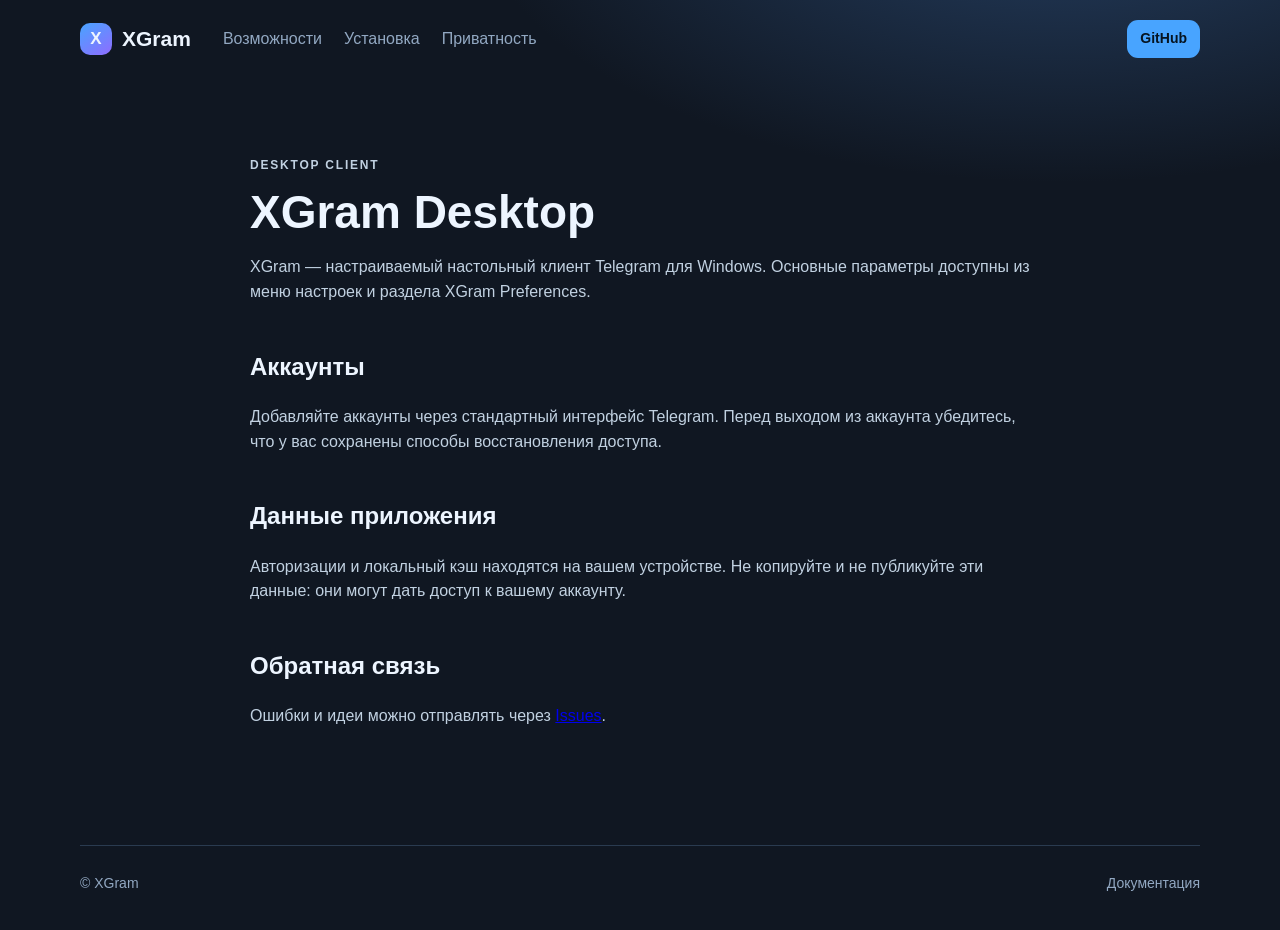
==== desktop.html @ c4c7d2d8 "Create XGram documentation site" ====
<!doctype html><html lang="ru"><head><meta charset="utf-8"><meta name="viewport" content="width=device-width,initial-scale=1"><title>XGram Desktop</title><link rel="stylesheet" href="assets/xgram.css"></head><body><header class="topbar"><a class="brand" href="index.html"><span class="mark">X</span><span>XGram</span></a><nav><a href="features.html">Возможности</a><a href="installation.html">Установка</a><a href="privacy.html">Приватность</a></nav><a class="button small" href="https://github.com/youknowimhigh/XGramDesktop">GitHub</a></header><main class="page"><p class="eyebrow">DESKTOP CLIENT</p><h1>XGram Desktop</h1><p>XGram — настраиваемый настольный клиент Telegram для Windows. Основные параметры доступны из меню настроек и раздела XGram Preferences.</p><h2>Аккаунты</h2><p>Добавляйте аккаунты через стандартный интерфейс Telegram. Перед выходом из аккаунта убедитесь, что у вас сохранены способы восстановления доступа.</p><h2>Данные приложения</h2><p>Авторизации и локальный кэш находятся на вашем устройстве. Не копируйте и не публикуйте эти данные: они могут дать доступ к вашему аккаунту.</p><h2>Обратная связь</h2><p>Ошибки и идеи можно отправлять через <a href="https://github.com/youknowimhigh/XGramDesktop/issues">Issues</a>.</p></main><footer><span>© XGram</span><a href="index.html">Документация</a></footer></body></html>
---- assets/xgram.css ----
:root{--bg:#101722;--panel:#182332;--line:#2a3b50;--text:#edf5ff;--muted:#92a8c2;--accent:#48a4ff;--accent2:#8f6cff}*{box-sizing:border-box}body{margin:0;background:radial-gradient(850px 420px at 83% -12%,#253f62 0%,transparent 70%),var(--bg);color:var(--text);font:16px/1.55 Inter,Segoe UI,Arial,sans-serif}.topbar,main,footer{width:min(1120px,calc(100% - 42px));margin:auto}.topbar{height:78px;display:flex;align-items:center;gap:32px}.brand{display:flex;align-items:center;gap:10px;color:var(--text);text-decoration:none;font-size:21px;font-weight:750}.mark{display:grid;place-items:center;width:32px;height:32px;border-radius:10px;background:linear-gradient(145deg,var(--accent),var(--accent2));font-size:17px;font-weight:900}.topbar nav{display:flex;gap:22px;flex:1}.topbar nav a,footer a{color:var(--muted);text-decoration:none}.topbar nav a:hover,footer a:hover{color:var(--text)}.hero{padding:95px 0 78px;max-width:760px}.eyebrow{color:var(--accent);font-size:12px;letter-spacing:1.8px;font-weight:800}.hero h1{font-size:clamp(42px,7vw,76px);line-height:1.04;letter-spacing:-2.6px;margin:13px 0 22px}.lead{max-width:610px;color:var(--muted);font-size:20px}.actions{display:flex;flex-wrap:wrap;gap:12px;margin-top:30px}.button{display:inline-block;border-radius:11px;padding:11px 17px;background:var(--accent);color:#061421;text-decoration:none;font-weight:750}.button.ghost{background:transparent;border:1px solid var(--line);color:var(--text)}.button.small{padding:8px 13px;font-size:14px}.grid{display:grid;grid-template-columns:repeat(2,1fr);gap:14px;padding-bottom:92px}.card{display:block;min-height:190px;padding:27px;border:1px solid var(--line);border-radius:17px;background:linear-gradient(145deg,#192739,#15202e);color:var(--text);text-decoration:none;transition:.18s transform,.18s border}.card:hover{transform:translateY(-3px);border-color:#47709a}.card span{color:var(--accent);font-size:13px;font-weight:800}.card h2{margin:22px 0 7px;font-size:23px}.card p{margin:0;color:var(--muted)}footer{border-top:1px solid var(--line);padding:27px 0 35px;display:flex;justify-content:space-between;color:var(--muted);font-size:14px}.page{max-width:780px;padding:66px 0 100px}.page h1{font-size:46px;line-height:1.1;margin:0 0 18px}.page h2{margin-top:43px}.page p,.page li{color:#c1d1e1}.notice{padding:17px 20px;border-left:3px solid var(--accent);background:#18283a;border-radius:0 12px 12px 0}@media(max-width:720px){.topbar{height:auto;min-height:72px;flex-wrap:wrap;padding:16px 0;gap:16px}.topbar nav{order:3;flex-basis:100%;overflow:auto}.grid{grid-template-columns:1fr}.hero{padding-top:70px}.topbar .small{margin-left:auto}}
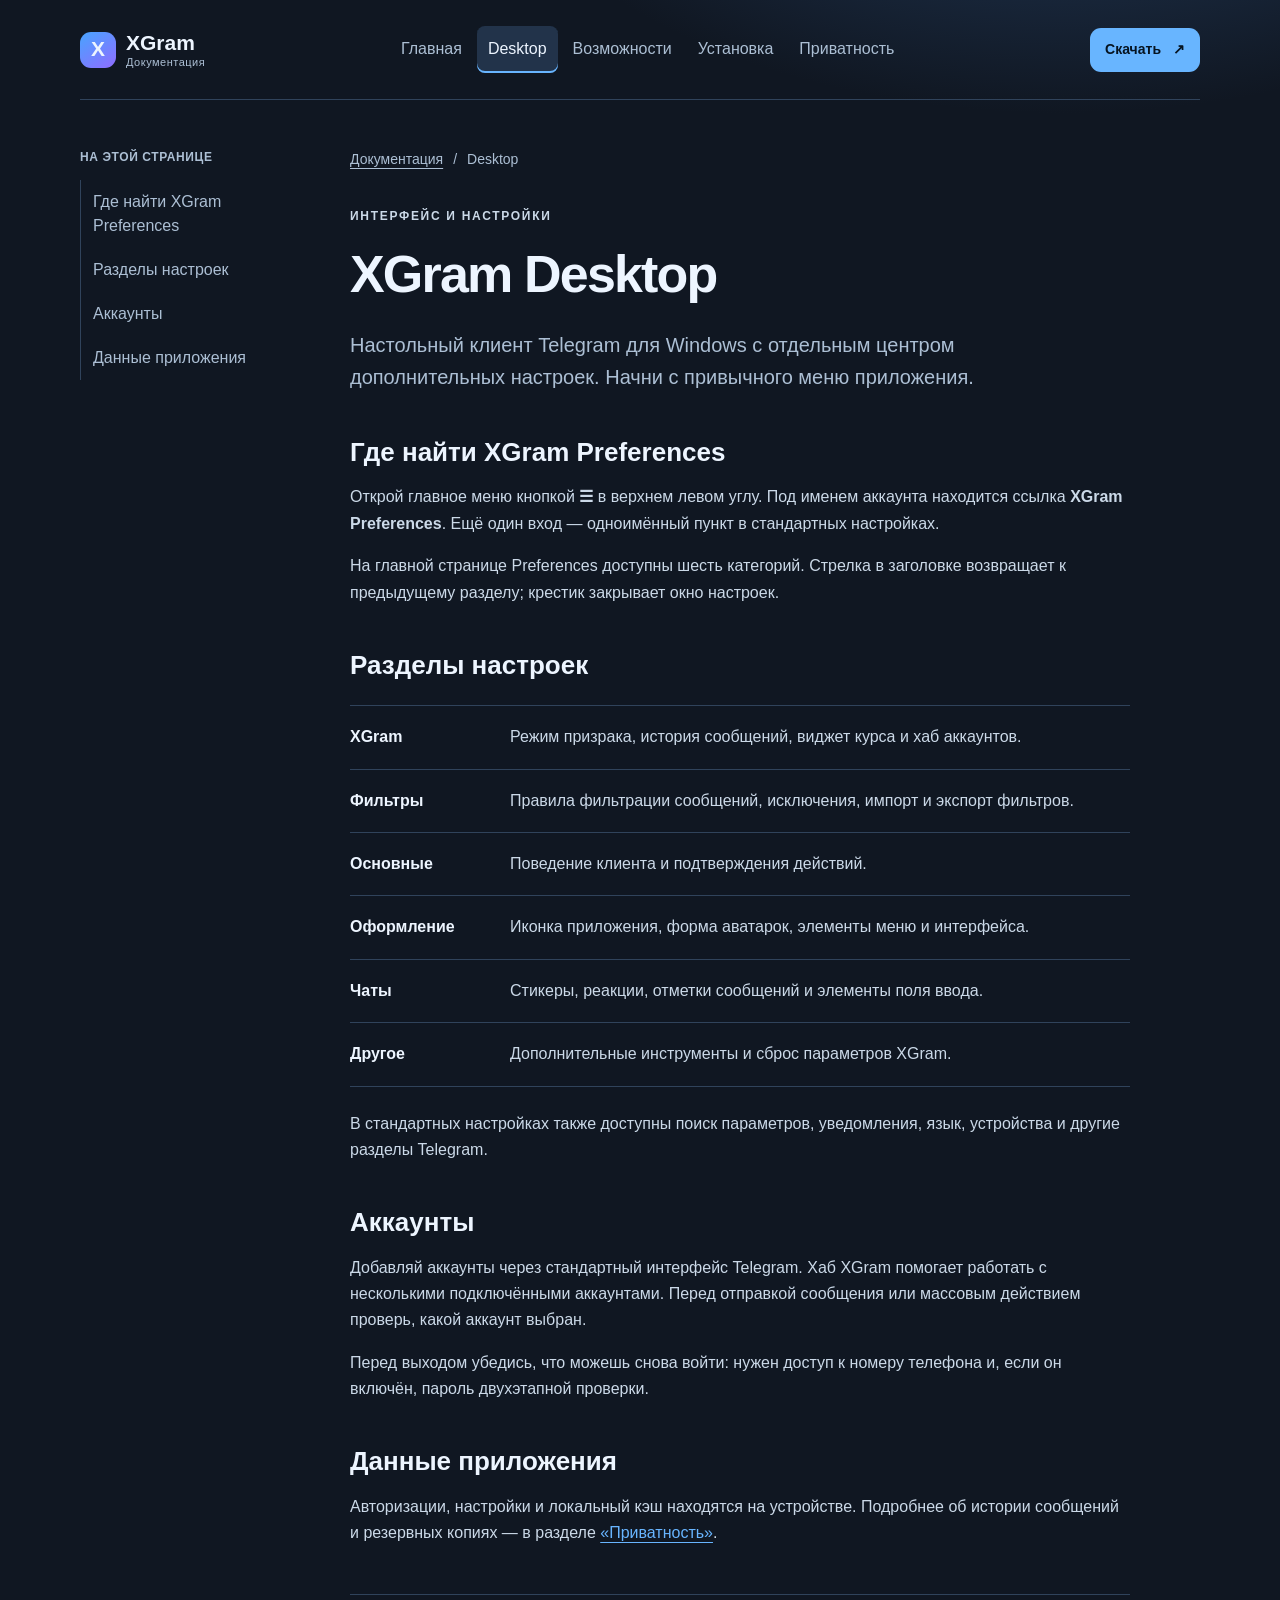
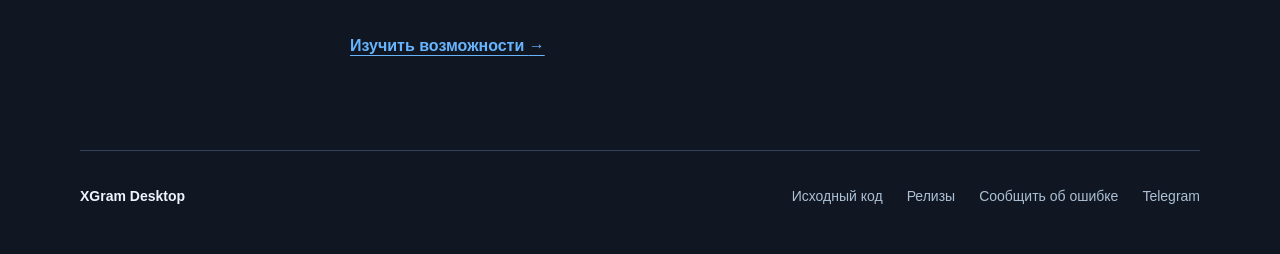
==== commit d136ecfa: "Improve documentation navigation and responsive layouts" ====
--- a/desktop.html
+++ b/desktop.html
@@ -1 +1,167 @@
-<!doctype html><html lang="ru"><head><meta charset="utf-8"><meta name="viewport" content="width=device-width,initial-scale=1"><title>XGram Desktop</title><link rel="stylesheet" href="assets/xgram.css"></head><body><header class="topbar"><a class="brand" href="index.html"><span class="mark">X</span><span>XGram</span></a><nav><a href="features.html">Возможности</a><a href="installation.html">Установка</a><a href="privacy.html">Приватность</a></nav><a class="button small" href="https://github.com/youknowimhigh/XGramDesktop">GitHub</a></header><main class="page"><p class="eyebrow">DESKTOP CLIENT</p><h1>XGram Desktop</h1><p>XGram — настраиваемый настольный клиент Telegram для Windows. Основные параметры доступны из меню настроек и раздела XGram Preferences.</p><h2>Аккаунты</h2><p>Добавляйте аккаунты через стандартный интерфейс Telegram. Перед выходом из аккаунта убедитесь, что у вас сохранены способы восстановления доступа.</p><h2>Данные приложения</h2><p>Авторизации и локальный кэш находятся на вашем устройстве. Не копируйте и не публикуйте эти данные: они могут дать доступ к вашему аккаунту.</p><h2>Обратная связь</h2><p>Ошибки и идеи можно отправлять через <a href="https://github.com/youknowimhigh/XGramDesktop/issues">Issues</a>.</p></main><footer><span>© XGram</span><a href="index.html">Документация</a></footer></body></html>
+<!doctype html>
+<html lang="ru">
+  <head>
+    <meta charset="utf-8" />
+    <meta name="viewport" content="width=device-width, initial-scale=1" />
+    <link
+      rel="canonical"
+      href="https://xgramdesktop.github.io/XGramDocs/desktop.html"
+    />
+    <title>Интерфейс и настройки — XGram Desktop</title>
+    <meta
+      name="description"
+      content="Где найти XGram Preferences, как устроены разделы настроек и управление аккаунтами XGram Desktop."
+    />
+    <meta name="theme-color" content="#101722" />
+    <meta property="og:type" content="website" />
+    <meta property="og:locale" content="ru_RU" />
+    <meta property="og:site_name" content="XGram Desktop" />
+    <meta property="og:title" content="Интерфейс и настройки — XGram Desktop" />
+    <meta
+      property="og:description"
+      content="Где найти XGram Preferences, как устроены разделы настроек и управление аккаунтами XGram Desktop."
+    />
+    <meta
+      property="og:url"
+      content="https://xgramdesktop.github.io/XGramDocs/desktop.html"
+    />
+    <link rel="icon" type="image/svg+xml" href="assets/favicon.svg" />
+    <link rel="stylesheet" href="assets/xgram.css" />
+  </head>
+  <body>
+    <a class="skip-link" href="#content">Перейти к содержанию</a>
+    <header class="topbar">
+      <a class="brand" href="index.html"
+        ><span class="mark" aria-hidden="true">X</span
+        ><span>XGram <span class="brand-note">Документация</span></span></a
+      >
+      <nav aria-label="Основная навигация">
+        <a href="index.html">Главная</a
+        ><a href="desktop.html" aria-current="page">Desktop</a
+        ><a href="features.html">Возможности</a
+        ><a href="installation.html">Установка</a
+        ><a href="privacy.html">Приватность</a>
+      </nav>
+      <a
+        class="button small"
+        href="https://github.com/XGramDesktop/XGramDesktop/releases"
+        >Скачать <span aria-hidden="true">↗</span></a
+      >
+    </header>
+    <main class="doc-layout" id="content" tabindex="-1">
+      <aside class="page-nav">
+        <nav aria-label="На этой странице">
+          <p>На этой странице</p>
+          <a href="#preferences">Где найти XGram Preferences</a
+          ><a href="#sections">Разделы настроек</a
+          ><a href="#accounts">Аккаунты</a><a href="#data">Данные приложения</a>
+        </nav>
+      </aside>
+      <article class="prose">
+        <nav class="breadcrumbs" aria-label="Путь к странице">
+          <a href="index.html">Документация</a><span aria-hidden="true">/</span
+          ><span>Desktop</span>
+        </nav>
+        <p class="eyebrow">ИНТЕРФЕЙС И НАСТРОЙКИ</p>
+        <h1>XGram Desktop</h1>
+        <p class="lead">
+          Настольный клиент Telegram для Windows с отдельным центром
+          дополнительных настроек. Начни с привычного меню приложения.
+        </p>
+        <section aria-labelledby="preferences">
+          <h2 id="preferences">Где найти XGram Preferences</h2>
+          <p>
+            Открой главное меню кнопкой <strong>☰</strong> в верхнем левом
+            углу. Под именем аккаунта находится ссылка
+            <strong>XGram Preferences</strong>. Ещё один вход — одноимённый
+            пункт в стандартных настройках.
+          </p>
+          <p>
+            На главной странице Preferences доступны шесть категорий. Стрелка в
+            заголовке возвращает к предыдущему разделу; крестик закрывает окно
+            настроек.
+          </p>
+        </section>
+        <section aria-labelledby="sections">
+          <h2 id="sections">Разделы настроек</h2>
+          <dl class="settings-list">
+            <div>
+              <dt>XGram</dt>
+              <dd>
+                Режим призрака, история сообщений, виджет курса и хаб аккаунтов.
+              </dd>
+            </div>
+            <div>
+              <dt>Фильтры</dt>
+              <dd>
+                Правила фильтрации сообщений, исключения, импорт и экспорт
+                фильтров.
+              </dd>
+            </div>
+            <div>
+              <dt>Основные</dt>
+              <dd>Поведение клиента и подтверждения действий.</dd>
+            </div>
+            <div>
+              <dt>Оформление</dt>
+              <dd>
+                Иконка приложения, форма аватарок, элементы меню и интерфейса.
+              </dd>
+            </div>
+            <div>
+              <dt>Чаты</dt>
+              <dd>
+                Стикеры, реакции, отметки сообщений и элементы поля ввода.
+              </dd>
+            </div>
+            <div>
+              <dt>Другое</dt>
+              <dd>Дополнительные инструменты и сброс параметров XGram.</dd>
+            </div>
+          </dl>
+          <p>
+            В стандартных настройках также доступны поиск параметров,
+            уведомления, язык, устройства и другие разделы Telegram.
+          </p>
+        </section>
+        <section aria-labelledby="accounts">
+          <h2 id="accounts">Аккаунты</h2>
+          <p>
+            Добавляй аккаунты через стандартный интерфейс Telegram. Хаб XGram
+            помогает работать с несколькими подключёнными аккаунтами. Перед
+            отправкой сообщения или массовым действием проверь, какой аккаунт
+            выбран.
+          </p>
+          <p>
+            Перед выходом убедись, что можешь снова войти: нужен доступ к номеру
+            телефона и, если он включён, пароль двухэтапной проверки.
+          </p>
+        </section>
+        <section aria-labelledby="data">
+          <h2 id="data">Данные приложения</h2>
+          <p>
+            Авторизации, настройки и локальный кэш находятся на устройстве.
+            Подробнее об истории сообщений и резервных копиях — в разделе
+            <a href="privacy.html#local-history">«Приватность»</a>.
+          </p>
+        </section>
+        <nav class="next-page" aria-label="Продолжить чтение">
+          <a href="features.html"
+            >Изучить возможности <span aria-hidden="true">→</span></a
+          >
+        </nav>
+      </article>
+    </main>
+    <footer>
+      <a class="footer-brand" href="index.html">XGram Desktop</a>
+      <nav aria-label="Полезные ссылки">
+        <a href="https://github.com/XGramDesktop/XGramDesktop">Исходный код</a
+        ><a href="https://github.com/XGramDesktop/XGramDesktop/releases"
+          >Релизы</a
+        ><a href="https://github.com/XGramDesktop/XGramDesktop/issues"
+          >Сообщить об ошибке</a
+        ><a href="https://t.me/tomatuvorsov">Telegram</a>
+      </nav>
+    </footer>
+  </body>
+</html>
--- a/assets/xgram.css
+++ b/assets/xgram.css
@@ -1 +1,532 @@
-:root{--bg:#101722;--panel:#182332;--line:#2a3b50;--text:#edf5ff;--muted:#92a8c2;--accent:#48a4ff;--accent2:#8f6cff}*{box-sizing:border-box}body{margin:0;background:radial-gradient(850px 420px at 83% -12%,#253f62 0%,transparent 70%),var(--bg);color:var(--text);font:16px/1.55 Inter,Segoe UI,Arial,sans-serif}.topbar,main,footer{width:min(1120px,calc(100% - 42px));margin:auto}.topbar{height:78px;display:flex;align-items:center;gap:32px}.brand{display:flex;align-items:center;gap:10px;color:var(--text);text-decoration:none;font-size:21px;font-weight:750}.mark{display:grid;place-items:center;width:32px;height:32px;border-radius:10px;background:linear-gradient(145deg,var(--accent),var(--accent2));font-size:17px;font-weight:900}.topbar nav{display:flex;gap:22px;flex:1}.topbar nav a,footer a{color:var(--muted);text-decoration:none}.topbar nav a:hover,footer a:hover{color:var(--text)}.hero{padding:95px 0 78px;max-width:760px}.eyebrow{color:var(--accent);font-size:12px;letter-spacing:1.8px;font-weight:800}.hero h1{font-size:clamp(42px,7vw,76px);line-height:1.04;letter-spacing:-2.6px;margin:13px 0 22px}.lead{max-width:610px;color:var(--muted);font-size:20px}.actions{display:flex;flex-wrap:wrap;gap:12px;margin-top:30px}.button{display:inline-block;border-radius:11px;padding:11px 17px;background:var(--accent);color:#061421;text-decoration:none;font-weight:750}.button.ghost{background:transparent;border:1px solid var(--line);color:var(--text)}.button.small{padding:8px 13px;font-size:14px}.grid{display:grid;grid-template-columns:repeat(2,1fr);gap:14px;padding-bottom:92px}.card{display:block;min-height:190px;padding:27px;border:1px solid var(--line);border-radius:17px;background:linear-gradient(145deg,#192739,#15202e);color:var(--text);text-decoration:none;transition:.18s transform,.18s border}.card:hover{transform:translateY(-3px);border-color:#47709a}.card span{color:var(--accent);font-size:13px;font-weight:800}.card h2{margin:22px 0 7px;font-size:23px}.card p{margin:0;color:var(--muted)}footer{border-top:1px solid var(--line);padding:27px 0 35px;display:flex;justify-content:space-between;color:var(--muted);font-size:14px}.page{max-width:780px;padding:66px 0 100px}.page h1{font-size:46px;line-height:1.1;margin:0 0 18px}.page h2{margin-top:43px}.page p,.page li{color:#c1d1e1}.notice{padding:17px 20px;border-left:3px solid var(--accent);background:#18283a;border-radius:0 12px 12px 0}@media(max-width:720px){.topbar{height:auto;min-height:72px;flex-wrap:wrap;padding:16px 0;gap:16px}.topbar nav{order:3;flex-basis:100%;overflow:auto}.grid{grid-template-columns:1fr}.hero{padding-top:70px}.topbar .small{margin-left:auto}}
+:root {
+  color-scheme: dark;
+  --bg: #101722;
+  --panel: #182332;
+  --line: #30435b;
+  --text: #edf5ff;
+  --muted: #acbfd4;
+  --accent: #68b5ff;
+  --accent2: #9e85ff;
+}
+* {
+  box-sizing: border-box;
+}
+html {
+  scroll-padding-top: 24px;
+}
+body {
+  margin: 0;
+  background:
+    radial-gradient(850px 480px at 83% -12%, #253f62 0%, transparent 70%),
+    var(--bg);
+  color: var(--text);
+  font:
+    16px/1.65 "Segoe UI",
+    Arial,
+    sans-serif;
+  overflow-wrap: break-word;
+}
+a {
+  color: var(--accent);
+  text-underline-offset: 4px;
+}
+a:hover {
+  color: #b8dfff;
+}
+a:focus-visible {
+  outline: 3px solid #b8dfff;
+  outline-offset: 4px;
+  border-radius: 4px;
+}
+main:focus {
+  outline: none;
+}
+::selection {
+  background: #395778;
+  color: #fff;
+}
+.topbar,
+main,
+footer {
+  width: min(1120px, calc(100% - 48px));
+  margin-inline: auto;
+}
+.skip-link {
+  position: fixed;
+  z-index: 10;
+  top: 12px;
+  left: 12px;
+  padding: 12px 18px;
+  background: var(--text);
+  color: var(--bg);
+  transform: translateY(-160%);
+}
+.skip-link:focus {
+  transform: none;
+  color: var(--bg);
+}
+.topbar {
+  min-height: 100px;
+  display: flex;
+  align-items: center;
+  gap: 24px;
+  padding-block: 16px;
+  border-bottom: 1px solid var(--line);
+}
+.brand {
+  display: flex;
+  flex-shrink: 0;
+  align-items: center;
+  gap: 10px;
+  color: var(--text);
+  text-decoration: none;
+  font-size: 21px;
+  font-weight: 750;
+  line-height: 1.25;
+}
+.brand:hover {
+  color: var(--text);
+}
+.brand-note {
+  display: block;
+  color: var(--muted);
+  font-size: 11px;
+  font-weight: 400;
+  letter-spacing: 0.5px;
+}
+.mark {
+  display: grid;
+  place-items: center;
+  width: 36px;
+  height: 36px;
+  border-radius: 11px;
+  background: linear-gradient(145deg, #48a4ff, #8f6cff);
+  font-size: 21px;
+  font-weight: 900;
+}
+.topbar nav {
+  display: flex;
+  flex: 1;
+  justify-content: center;
+  flex-wrap: wrap;
+  gap: 4px;
+}
+.topbar nav a {
+  padding: 10px 11px;
+  color: var(--muted);
+  text-decoration: none;
+  border-radius: 8px;
+}
+.topbar nav a:hover,
+.topbar nav a[aria-current="page"] {
+  color: var(--text);
+  background: #22334a;
+}
+.topbar nav a[aria-current="page"] {
+  box-shadow: inset 0 -2px var(--accent);
+}
+.button {
+  display: inline-flex;
+  align-items: center;
+  justify-content: center;
+  gap: 12px;
+  min-height: 48px;
+  border: 1px solid transparent;
+  border-radius: 11px;
+  padding: 10px 18px;
+  background: var(--accent);
+  color: #061421;
+  text-decoration: none;
+  font-weight: 700;
+  text-align: center;
+}
+.button:hover {
+  background: #a1d2ff;
+  color: #061421;
+}
+.button.ghost {
+  background: transparent;
+  border-color: #4c6481;
+  color: var(--text);
+}
+.button.ghost:hover {
+  background: #22334a;
+  border-color: var(--accent);
+}
+.button.small {
+  flex-shrink: 0;
+  min-height: 44px;
+  padding: 8px 14px;
+  font-size: 14px;
+}
+.hero {
+  padding: 92px 0 72px;
+  max-width: 850px;
+}
+.eyebrow {
+  color: var(--accent);
+  font-size: 12px;
+  letter-spacing: 1.7px;
+  font-weight: 750;
+  margin: 0 0 16px;
+}
+h1,
+h2,
+h3 {
+  line-height: 1.2;
+  text-wrap: balance;
+}
+.hero h1 {
+  font-size: clamp(40px, 6vw, 76px);
+  line-height: 1.06;
+  letter-spacing: -0.045em;
+  margin: 0 0 28px;
+}
+.lead {
+  max-width: 680px;
+  color: var(--muted);
+  font-size: 20px;
+  line-height: 1.6;
+  margin: 0 0 24px;
+}
+.actions {
+  display: flex;
+  flex-wrap: wrap;
+  gap: 12px;
+  margin-top: 28px;
+}
+.hero-note {
+  color: var(--muted);
+  font-size: 14px;
+  margin: 24px 0 0;
+}
+.section-heading {
+  margin-bottom: 24px;
+}
+.section-heading h2 {
+  margin: 0 0 8px;
+  font-size: 28px;
+}
+.section-heading p {
+  margin: 0;
+  color: var(--muted);
+}
+.grid {
+  display: grid;
+  grid-template-columns: repeat(2, minmax(0, 1fr));
+  gap: 16px;
+}
+.card {
+  display: block;
+  padding: 28px;
+  border: 1px solid var(--line);
+  border-radius: 17px;
+  background: linear-gradient(145deg, #192739, #15202e);
+  color: var(--text);
+  text-decoration: none;
+  transition:
+    transform 0.18s,
+    border-color 0.18s;
+}
+.card:hover {
+  transform: translateY(-3px);
+  border-color: var(--accent);
+  color: var(--text);
+}
+.card-number {
+  color: var(--accent);
+  font-size: 12px;
+  font-weight: 700;
+  letter-spacing: 0.8px;
+}
+.card h3 {
+  display: flex;
+  justify-content: space-between;
+  gap: 12px;
+  margin: 28px 0 12px;
+  font-size: 24px;
+}
+.card h3 span {
+  color: var(--accent);
+  font-weight: 400;
+}
+.card p {
+  margin: 0;
+  color: var(--muted);
+}
+.help-panel {
+  display: flex;
+  align-items: center;
+  justify-content: space-between;
+  gap: 28px;
+  margin: 56px 0 80px;
+  padding: 28px;
+  border: 1px solid var(--line);
+  border-radius: 17px;
+}
+.help-panel h2 {
+  margin: 0 0 10px;
+  font-size: 23px;
+}
+.help-panel p {
+  max-width: 650px;
+  color: var(--muted);
+  margin: 0;
+}
+.help-panel .button {
+  flex-shrink: 0;
+}
+.doc-layout {
+  display: grid;
+  grid-template-columns: 210px minmax(0, 1fr);
+  gap: 60px;
+  padding: 48px 0 80px;
+  align-items: start;
+}
+.page-nav {
+  position: sticky;
+  top: 24px;
+}
+.page-nav p {
+  color: var(--muted);
+  margin: 0 0 12px;
+  font-size: 12px;
+  font-weight: 700;
+  letter-spacing: 0.6px;
+  text-transform: uppercase;
+}
+.page-nav a {
+  display: block;
+  padding: 10px 12px;
+  border-left: 1px solid var(--line);
+  text-decoration: none;
+  color: var(--muted);
+  line-height: 1.5;
+}
+.page-nav a:hover {
+  color: var(--accent);
+  background: var(--panel);
+  border-color: var(--accent);
+}
+.prose {
+  min-width: 0;
+  max-width: 780px;
+}
+.breadcrumbs {
+  display: flex;
+  flex-wrap: wrap;
+  gap: 10px;
+  color: var(--muted);
+  font-size: 14px;
+  margin-bottom: 36px;
+}
+.breadcrumbs a {
+  color: var(--muted);
+}
+.prose h1 {
+  font-size: clamp(32px, 4.5vw, 52px);
+  letter-spacing: -0.035em;
+  margin: 0 0 24px;
+}
+.prose section {
+  margin-top: 44px;
+}
+.prose h2 {
+  font-size: 26px;
+  margin: 0 0 16px;
+  scroll-margin-top: 24px;
+}
+.prose p,
+.prose li,
+.prose dd {
+  color: #cbd9e8;
+}
+.prose p {
+  margin: 0 0 16px;
+}
+.prose .lead {
+  color: var(--muted);
+}
+.prose ol,
+.prose ul {
+  padding-left: 26px;
+}
+.prose li {
+  margin-block: 12px;
+  padding-left: 4px;
+}
+.steps li::marker {
+  color: var(--accent);
+  font-weight: 700;
+}
+code {
+  padding: 2px 6px;
+  border: 1px solid var(--line);
+  border-radius: 5px;
+  background: var(--panel);
+  font-size: 0.9em;
+  overflow-wrap: anywhere;
+}
+.settings-list {
+  margin: 24px 0;
+  border-top: 1px solid var(--line);
+}
+.settings-list > div {
+  display: grid;
+  grid-template-columns: 140px minmax(0, 1fr);
+  gap: 20px;
+  padding-block: 18px;
+  border-bottom: 1px solid var(--line);
+}
+.settings-list dt {
+  color: var(--text);
+  font-weight: 700;
+}
+.settings-list dd {
+  margin: 0;
+}
+.next-page {
+  border-top: 1px solid var(--line);
+  padding-top: 28px;
+  margin-top: 48px;
+}
+.next-page a {
+  display: inline-block;
+  padding-block: 10px;
+  font-weight: 600;
+}
+footer {
+  border-top: 1px solid var(--line);
+  padding: 24px 0 36px;
+  display: flex;
+  flex-wrap: wrap;
+  justify-content: space-between;
+  align-items: center;
+  gap: 16px 28px;
+  font-size: 14px;
+}
+footer a {
+  display: inline-block;
+  padding-block: 10px;
+  color: var(--muted);
+  text-decoration: none;
+}
+footer a:hover {
+  color: var(--text);
+  text-decoration: underline;
+}
+.footer-brand {
+  color: var(--text);
+  font-weight: 700;
+}
+footer nav {
+  display: flex;
+  flex-wrap: wrap;
+  gap: 8px 24px;
+}
+@media (max-width: 1000px) {
+  .topbar {
+    flex-wrap: wrap;
+    gap: 16px;
+  }
+  .topbar nav {
+    order: 3;
+    flex-basis: 100%;
+    justify-content: flex-start;
+  }
+  .topbar > .button {
+    margin-left: auto;
+  }
+  .doc-layout {
+    gap: 32px;
+    grid-template-columns: 180px minmax(0, 1fr);
+  }
+}
+@media (max-width: 720px) {
+  .hero {
+    padding: 60px 0 56px;
+  }
+  .grid {
+    grid-template-columns: 1fr;
+  }
+  .doc-layout {
+    display: block;
+    padding-top: 28px;
+  }
+  .page-nav {
+    position: static;
+    padding-bottom: 24px;
+    margin-bottom: 32px;
+    border-bottom: 1px solid var(--line);
+  }
+  .page-nav nav {
+    display: flex;
+    flex-wrap: wrap;
+    gap: 4px 8px;
+  }
+  .page-nav p {
+    flex-basis: 100%;
+  }
+  .page-nav a {
+    border: 1px solid var(--line);
+    border-radius: 8px;
+  }
+  .breadcrumbs {
+    margin-bottom: 28px;
+  }
+  .help-panel {
+    align-items: flex-start;
+    flex-direction: column;
+  }
+  .settings-list > div {
+    grid-template-columns: 1fr;
+    gap: 6px;
+  }
+}
+@media (max-width: 420px) {
+  .topbar,
+  main,
+  footer {
+    width: calc(100% - 32px);
+  }
+  .topbar nav {
+    display: grid;
+    grid-template-columns: repeat(2, minmax(0, 1fr));
+    gap: 4px;
+  }
+  .topbar nav a {
+    padding: 10px;
+  }
+  .hero h1 {
+    font-size: 40px;
+  }
+  .lead {
+    font-size: 18px;
+  }
+  .card,
+  .help-panel {
+    padding: 22px;
+  }
+  .actions {
+    flex-direction: column;
+    align-items: stretch;
+  }
+  .prose h2 {
+    font-size: 24px;
+  }
+  footer nav {
+    display: grid;
+    grid-template-columns: 1fr 1fr;
+    gap: 4px 20px;
+  }
+}
+@media (prefers-reduced-motion: reduce) {
+  *,
+  *::before,
+  *::after {
+    transition: none !important;
+  }
+  .card:hover {
+    transform: none;
+  }
+}
